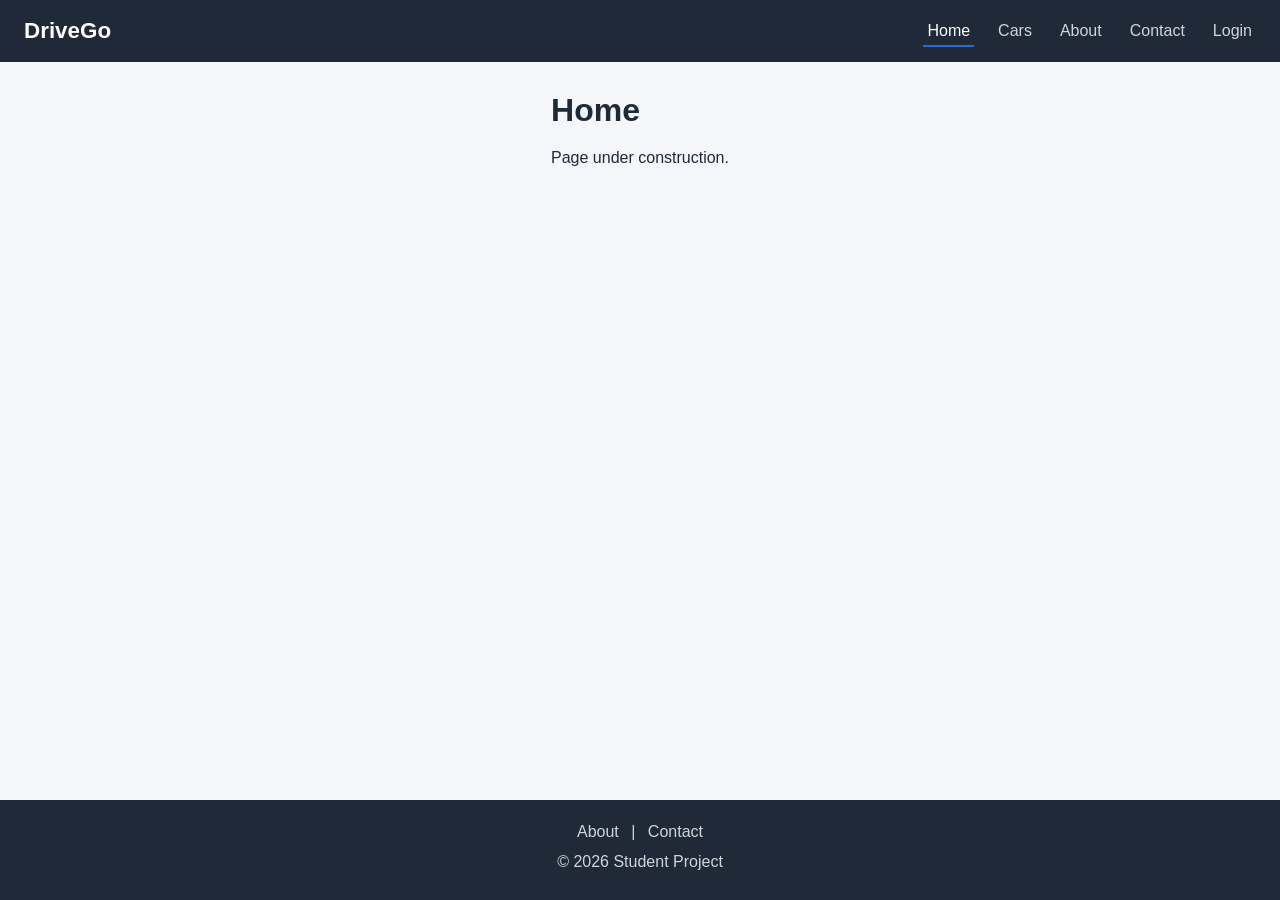
==== index.html @ 6354224c "Initial project structure, page templates and storage.js" ====
<!DOCTYPE html>
<html lang="en">
<head>
  <meta charset="UTF-8">
  <meta name="viewport" content="width=device-width, initial-scale=1.0">
  <title>Home | DriveGo</title>
  <link rel="stylesheet" href="css/style.css">
</head>
<body data-page="index">

  <header>
    <nav class="navbar">
      <a href="index.html" class="logo">DriveGo</a>
      <button class="menu-toggle" id="menuToggle" aria-label="Menu">&#9776;</button>
      <ul class="nav-links" id="navLinks">
        <li><a href="index.html" class="active">Home</a></li>
        <li><a href="cars.html">Cars</a></li>
        <li><a href="about.html">About</a></li>
        <li><a href="contact.html">Contact</a></li>
        <li data-auth="user"><a href="profile.html">Profile</a></li>
        <li data-auth="admin"><a href="admin.html">Admin</a></li>
        <li data-auth="guest"><a href="login.html">Login</a></li>
        <li data-auth="user"><a href="#" id="logoutBtn">Logout</a></li>
      </ul>
    </nav>
  </header>

  <main class="container">
    <!-- Содержимое <main> редактирует ТОЛЬКО владелец страницы -->
    <h1>Home</h1>
    <p>Page under construction.</p>
  </main>

  <footer class="footer">
    <p><a href="about.html">About</a> | <a href="contact.html">Contact</a></p>
    <p>&copy; 2026 Student Project</p>
  </footer>

  <script src="js/seed.js"></script>
  <script src="js/storage.js"></script>
  <script src="js/auth.js"></script>
  <script src="js/main.js"></script>
</body>
</html>
---- css/style.css ----
/* ===== Переменные ===== */
:root {
  --primary: #1e6fd9;
  --primary-dark: #1555a8;
  --dark: #1f2937;
  --light: #f4f6f9;
  --white: #ffffff;
  --gray: #6b7280;
  --border: #d1d5db;
  --danger: #dc3545;
  --success: #28a745;
  --warning: #f0ad4e;
  --radius: 8px;
  --shadow: 0 2px 8px rgba(0, 0, 0, 0.1);
}

/* ===== Сброс и база ===== */
* {
  box-sizing: border-box;
  margin: 0;
  padding: 0;
}

body {
  font-family: Arial, Helvetica, sans-serif;
  background: var(--light);
  color: var(--dark);
  line-height: 1.5;
  min-height: 100vh;
  display: flex;
  flex-direction: column;
}
main {
  flex: 1;
}
a {
  color: var(--primary);
  text-decoration: none;
}
img {
  max-width: 100%;
  display: block;
}
h1,
h2,
h3 {
  margin-bottom: 12px;
}
p {
  margin-bottom: 12px;
}

.container {
  max-width: 1100px;
  margin: 0 auto;
  padding: 24px 16px;
}

/* ===== Navbar ===== */
.navbar {
  display: flex;
  justify-content: space-between;
  align-items: center;
  background: var(--dark);
  padding: 14px 24px;
  position: relative;
}
.logo {
  color: var(--white);
  font-size: 1.4rem;
  font-weight: bold;
}
.nav-links {
  display: flex;
  gap: 20px;
  list-style: none;
  align-items: center;
}
.nav-links a {
  color: #d1d5db;
  padding: 6px 4px;
  border-bottom: 2px solid transparent;
  transition: color 0.2s, border-color 0.2s;
}
.nav-links a:hover {
  color: var(--white);
}
.nav-links a.active {
  color: var(--white);
  border-bottom-color: var(--primary);
}
.menu-toggle {
  display: none;
  background: none;
  border: none;
  color: var(--white);
  font-size: 1.6rem;
  cursor: pointer;
}

/* ===== Кнопки ===== */
.btn {
  display: inline-block;
  padding: 10px 20px;
  border: none;
  border-radius: var(--radius);
  cursor: pointer;
  font-size: 1rem;
  text-align: center;
  transition: background 0.2s, transform 0.2s;
}
.btn:hover {
  transform: translateY(-1px);
}
.btn-primary {
  background: var(--primary);
  color: var(--white);
}
.btn-primary:hover {
  background: var(--primary-dark);
}
.btn-secondary {
  background: #e5e7eb;
  color: var(--dark);
}
.btn-secondary:hover {
  background: var(--border);
}
.btn-danger {
  background: var(--danger);
  color: var(--white);
}
.btn-danger:hover {
  background: #b02a37;
}
.btn-block {
  display: block;
  width: 100%;
}

/* ===== Формы ===== */
.form-box {
  max-width: 420px;
  margin: 40px auto;
  background: var(--white);
  padding: 28px;
  border-radius: var(--radius);
  box-shadow: var(--shadow);
}
.form-box h1,
.form-box h2 {
  text-align: center;
}
.form-group {
  margin-bottom: 16px;
}
.form-group label {
  display: block;
  margin-bottom: 6px;
  font-weight: bold;
}
.form-input {
  width: 100%;
  padding: 10px;
  border: 1px solid var(--border);
  border-radius: var(--radius);
  font-size: 1rem;
  font-family: inherit;
}
.form-input:focus {
  outline: none;
  border-color: var(--primary);
}
.input-error {
  border-color: var(--danger);
}
.error {
  display: block;
  color: var(--danger);
  font-size: 0.85rem;
  margin-top: 4px;
}
.success {
  background: #d4edda;
  color: #155724;
  padding: 10px 14px;
  border-radius: var(--radius);
  margin-bottom: 12px;
}
.warning {
  background: #fff3cd;
  color: #856404;
  padding: 10px 14px;
  border-radius: var(--radius);
  margin-bottom: 12px;
}
.form-footer {
  text-align: center;
  margin-top: 16px;
}

/* ===== Hero и Features (Home) ===== */
.hero {
  background: linear-gradient(135deg, var(--primary), var(--dark));
  color: var(--white);
  text-align: center;
  padding: 80px 16px;
}
.hero h1 {
  font-size: 2.4rem;
}
.hero p {
  max-width: 600px;
  margin: 0 auto 20px;
}
.features {
  display: grid;
  grid-template-columns: repeat(auto-fit, minmax(220px, 1fr));
  gap: 20px;
  margin-top: 24px;
}
.feature-item {
  background: var(--white);
  padding: 24px;
  border-radius: var(--radius);
  box-shadow: var(--shadow);
  text-align: center;
}

/* ===== Карточки ===== */
.cards-grid {
  display: grid;
  grid-template-columns: repeat(auto-fill, minmax(250px, 1fr));
  gap: 20px;
}
.card {
  background: var(--white);
  border-radius: var(--radius);
  box-shadow: var(--shadow);
  overflow: hidden;
  transition: transform 0.2s, box-shadow 0.2s;
}
.card:hover {
  transform: translateY(-4px);
  box-shadow: 0 6px 16px rgba(0, 0, 0, 0.15);
}
.card img {
  width: 100%;
  height: 170px;
  object-fit: cover;
  background: #e5e7eb;
}
.card-body {
  padding: 16px;
}
.card-body h3 {
  margin-bottom: 6px;
}
.price {
  color: var(--primary);
  font-weight: bold;
}

/* ===== Таблицы ===== */
.table-wrapper {
  overflow-x: auto;
}
.table {
  width: 100%;
  border-collapse: collapse;
  background: var(--white);
  box-shadow: var(--shadow);
}
.table th,
.table td {
  padding: 10px 12px;
  text-align: left;
  border-bottom: 1px solid #e5e7eb;
}
.table th {
  background: var(--dark);
  color: var(--white);
}
.table tr:hover td {
  background: #f9fafb;
}

/* ===== Footer ===== */
.footer {
  background: var(--dark);
  color: #d1d5db;
  text-align: center;
  padding: 20px;
}
.footer p {
  margin-bottom: 6px;
}
.footer a {
  color: #d1d5db;
  margin: 0 8px;
}
.footer a:hover {
  color: var(--white);
}

/* ===== Адаптивность ===== */
@media (max-width: 768px) {
  .menu-toggle {
    display: block;
  }
  .nav-links {
    display: none;
    flex-direction: column;
    align-items: flex-start;
    gap: 12px;
    position: absolute;
    top: 100%;
    left: 0;
    right: 0;
    background: var(--dark);
    padding: 12px 24px 18px;
    z-index: 10;
  }
  .nav-links.open {
    display: flex;
  }
  .hero {
    padding: 50px 16px;
  }
  .hero h1 {
    font-size: 1.8rem;
  }
}

@media (max-width: 480px) {
  .container {
    padding: 16px 12px;
  }
  .form-box {
    margin: 16px auto;
    padding: 20px;
  }
  .table {
    font-size: 0.85rem;
  }
  .btn {
    width: 100%;
  }
}
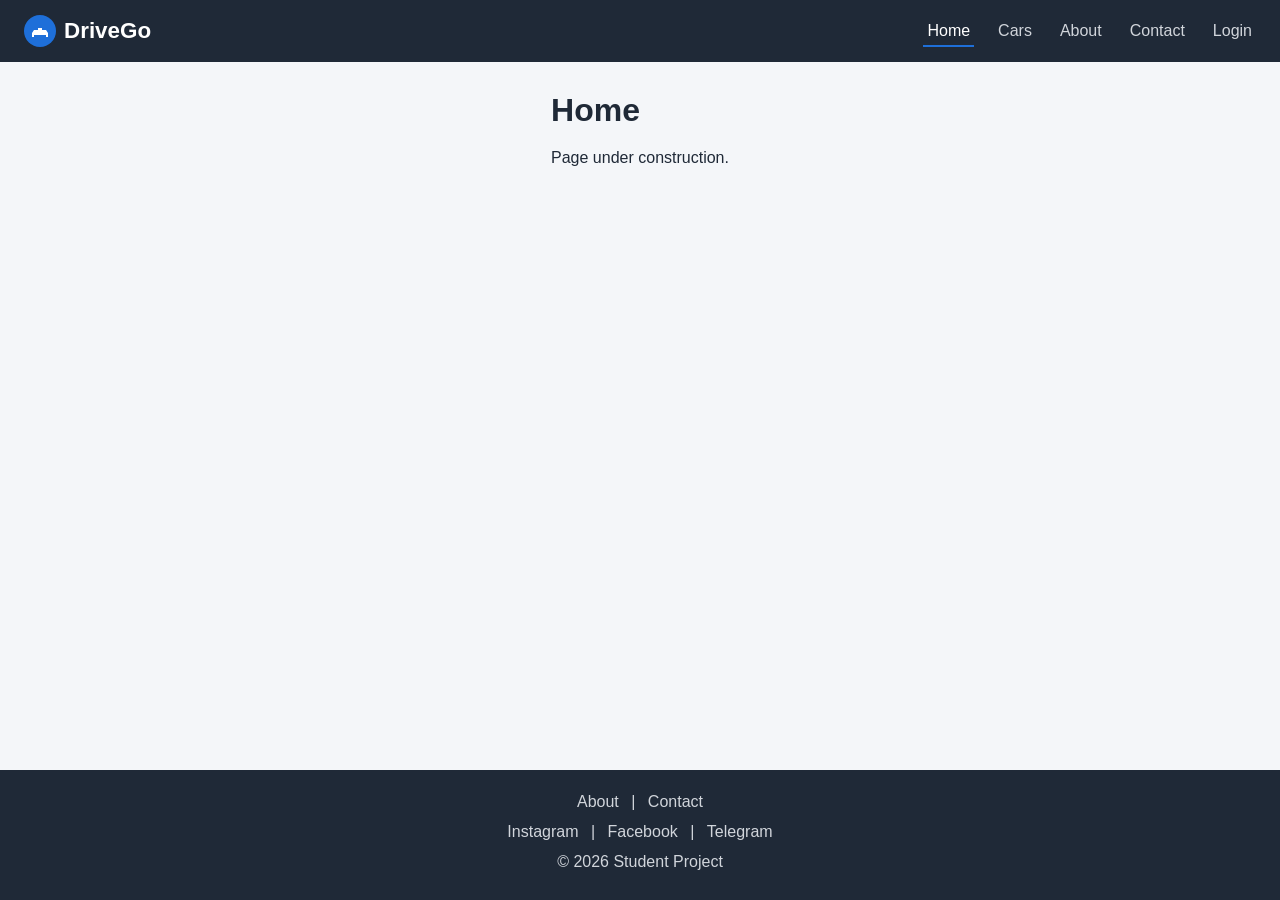
==== commit b4126e14: "Add site logo and favicon - Create images/logo.svg with blue car icon - Add logo image to navbar on " ====
--- a/index.html
+++ b/index.html
@@ -5,12 +5,13 @@
   <meta name="viewport" content="width=device-width, initial-scale=1.0">
   <title>Home | DriveGo</title>
   <link rel="stylesheet" href="css/style.css">
+  <link rel="icon" href="images/logo.svg">
 </head>
 <body data-page="index">
 
   <header>
     <nav class="navbar">
-      <a href="index.html" class="logo">DriveGo</a>
+      <a href="index.html" class="logo"><img src="images/logo.svg" class="logo-img" alt="">DriveGo</a>
       <button class="menu-toggle" id="menuToggle" aria-label="Menu">&#9776;</button>
       <ul class="nav-links" id="navLinks">
         <li><a href="index.html" class="active">Home</a></li>
@@ -33,6 +34,7 @@
 
   <footer class="footer">
     <p><a href="about.html">About</a> | <a href="contact.html">Contact</a></p>
+    <p><a href="https://instagram.com/" target="_blank" rel="noopener">Instagram</a> | <a href="https://facebook.com/" target="_blank" rel="noopener">Facebook</a> | <a href="https://t.me/" target="_blank" rel="noopener">Telegram</a></p>
     <p>&copy; 2026 Student Project</p>
   </footer>
 
--- a/css/style.css
+++ b/css/style.css
@@ -66,9 +66,16 @@
   position: relative;
 }
 .logo {
+  display: flex;
+  align-items: center;
+  gap: 8px;
   color: var(--white);
   font-size: 1.4rem;
   font-weight: bold;
+}
+.logo-img {
+  height: 32px;
+  width: auto;
 }
 .nav-links {
   display: flex;
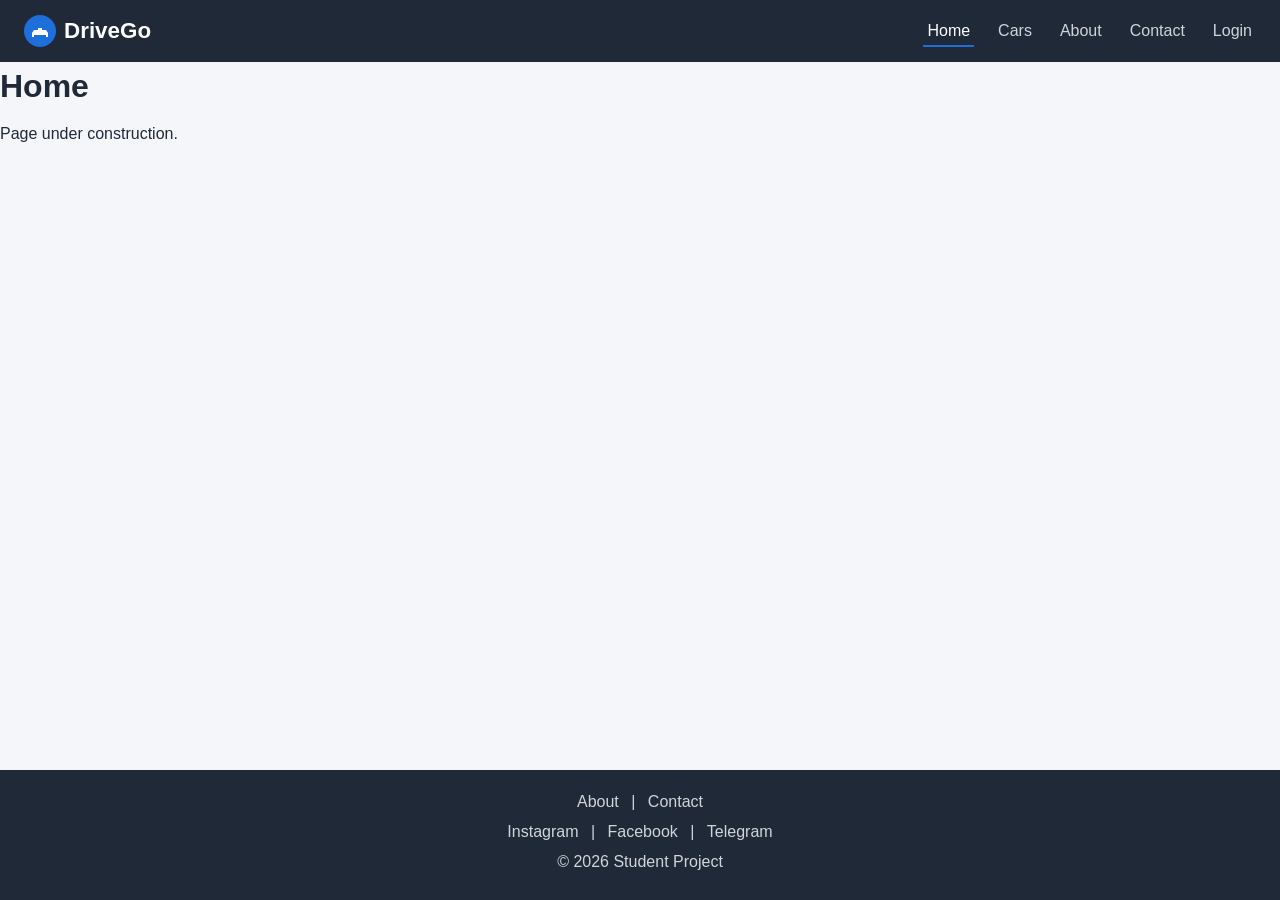
==== commit 296082bf: "Prepare main container for full-width hero on index - Remove container class from main element on in" ====
--- a/index.html
+++ b/index.html
@@ -26,7 +26,7 @@
     </nav>
   </header>
 
-  <main class="container">
+  <main>
     <!-- Содержимое <main> редактирует ТОЛЬКО владелец страницы -->
     <h1>Home</h1>
     <p>Page under construction.</p>
@@ -40,6 +40,7 @@
 
   <script src="js/seed.js"></script>
   <script src="js/storage.js"></script>
+  <script src="js/validation.js"></script>
   <script src="js/auth.js"></script>
   <script src="js/main.js"></script>
 </body>
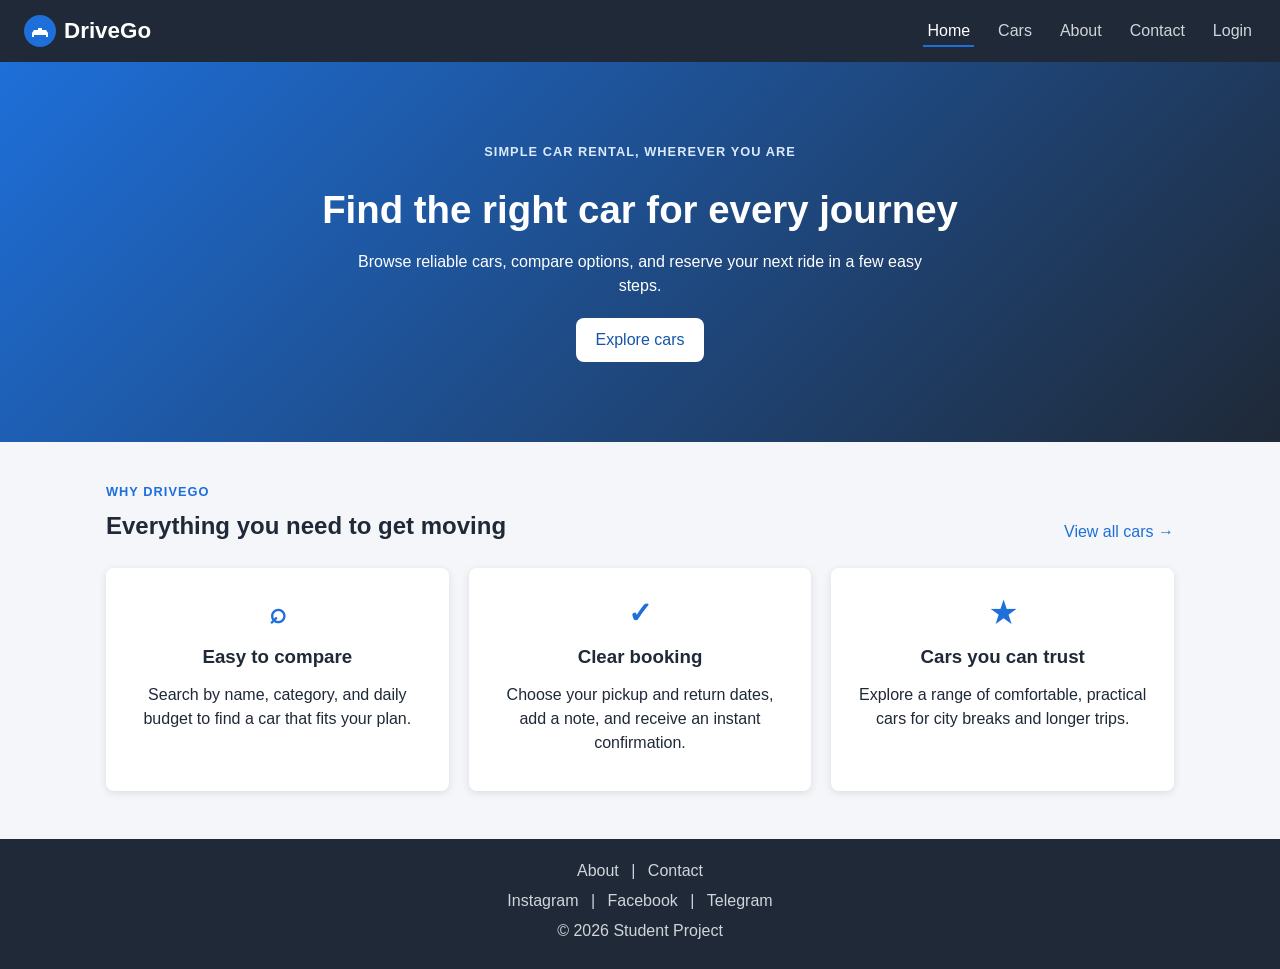
==== commit 0e717a77: "Add catalog and booking flow" ====
--- a/index.html
+++ b/index.html
@@ -5,6 +5,7 @@
   <meta name="viewport" content="width=device-width, initial-scale=1.0">
   <title>Home | DriveGo</title>
   <link rel="stylesheet" href="css/style.css">
+  <link rel="stylesheet" href="css/catalog.css">
   <link rel="icon" href="images/logo.svg">
 </head>
 <body data-page="index">
@@ -27,9 +28,40 @@
   </header>
 
   <main>
-    <!-- Содержимое <main> редактирует ТОЛЬКО владелец страницы -->
-    <h1>Home</h1>
-    <p>Page under construction.</p>
+    <section class="hero">
+      <p class="hero-kicker">Simple car rental, wherever you are</p>
+      <h1>Find the right car for every journey</h1>
+      <p>Browse reliable cars, compare options, and reserve your next ride in a few easy steps.</p>
+      <a class="btn btn-primary" href="cars.html">Explore cars</a>
+    </section>
+
+    <section class="container home-content">
+      <div id="welcomeMessage" class="welcome-message" hidden></div>
+      <div class="section-heading">
+        <div>
+          <p class="eyebrow">Why DriveGo</p>
+          <h2>Everything you need to get moving</h2>
+        </div>
+        <a href="cars.html">View all cars →</a>
+      </div>
+      <div class="features">
+        <article class="feature-item">
+          <span class="feature-icon">⌕</span>
+          <h3>Easy to compare</h3>
+          <p>Search by name, category, and daily budget to find a car that fits your plan.</p>
+        </article>
+        <article class="feature-item">
+          <span class="feature-icon">✓</span>
+          <h3>Clear booking</h3>
+          <p>Choose your pickup and return dates, add a note, and receive an instant confirmation.</p>
+        </article>
+        <article class="feature-item">
+          <span class="feature-icon">★</span>
+          <h3>Cars you can trust</h3>
+          <p>Explore a range of comfortable, practical cars for city breaks and longer trips.</p>
+        </article>
+      </div>
+    </section>
   </main>
 
   <footer class="footer">
--- a/css/style.css
+++ b/css/style.css
@@ -311,7 +311,7 @@
 }
 
 /* ===== Адаптивность ===== */
-@media (max-width: 768px) {
+@media (max-width: 900px) {
   .menu-toggle {
     display: block;
   }
@@ -350,7 +350,8 @@
   .table {
     font-size: 0.85rem;
   }
-  .btn {
+  .form-box .btn,
+  .hero .btn {
     width: 100%;
   }
 }
--- a/css/catalog.css
+++ b/css/catalog.css
@@ -0,0 +1,68 @@
+/* Catalog and booking pages */
+.hero-kicker,
+.eyebrow {
+  color: var(--primary);
+  font-size: 0.8rem;
+  font-weight: bold;
+  letter-spacing: 0.08em;
+  margin-bottom: 6px;
+  text-transform: uppercase;
+}
+
+.hero .hero-kicker { color: #dbeafe; }
+.hero .btn { background: var(--white); color: var(--primary-dark); }
+.hero .btn:hover { background: #eff6ff; }
+.home-content { padding-top: 40px; padding-bottom: 48px; }
+.section-heading { align-items: end; display: flex; justify-content: space-between; gap: 20px; margin-bottom: 20px; }
+.section-heading h2 { margin-bottom: 0; }
+.feature-icon { color: var(--primary); display: block; font-size: 1.8rem; font-weight: bold; margin-bottom: 8px; }
+.welcome-message { background: #dbeafe; border-left: 4px solid var(--primary); border-radius: var(--radius); margin-bottom: 28px; padding: 12px 16px; }
+
+.page-intro { margin: 10px 0 24px; max-width: 650px; }
+.page-intro h1 { font-size: 2rem; }
+.filter-bar { align-items: end; background: var(--white); border-radius: var(--radius); box-shadow: var(--shadow); display: flex; flex-wrap: wrap; gap: 12px; margin-bottom: 16px; padding: 16px; }
+.filter-bar > div { flex: 1 1 160px; }
+.filter-bar .filter-search { flex-basis: 250px; }
+.filter-bar .btn { min-height: 42px; }
+.results-count { color: var(--gray); margin-bottom: 16px; }
+.card-meta { color: var(--gray); font-size: 0.93rem; margin-bottom: 12px; }
+.rating { color: #d97706; font-weight: bold; }
+.card-actions { align-items: center; display: flex; gap: 12px; justify-content: space-between; }
+.empty-state, .info-panel { background: var(--white); border-radius: var(--radius); box-shadow: var(--shadow); margin: 36px auto; max-width: 680px; padding: 32px; text-align: center; }
+.empty-state p, .info-panel p { color: var(--gray); }
+
+.details-layout { align-items: start; display: grid; gap: 28px; grid-template-columns: minmax(0, 1.1fr) minmax(280px, 0.9fr); padding: 20px 0; }
+.details-image { background: #e5e7eb; border-radius: var(--radius); box-shadow: var(--shadow); height: 360px; object-fit: cover; width: 100%; }
+.details-content { background: var(--white); border-radius: var(--radius); box-shadow: var(--shadow); padding: 28px; }
+.details-content h1 { font-size: 2rem; }
+.details-category { color: var(--gray); font-weight: bold; margin-bottom: 14px; }
+.features-list { list-style: none; margin: 18px 0 24px; }
+.features-list li { border-bottom: 1px solid #eef0f3; padding: 8px 0; }
+.features-list li::before { color: var(--success); content: "✓"; font-weight: bold; margin-right: 9px; }
+.details-price { font-size: 1.2rem; margin: 18px 0; }
+
+.booking-layout { display: grid; gap: 24px; grid-template-columns: minmax(220px, 0.8fr) minmax(300px, 1.2fr); margin: 22px 0; }
+.booking-summary { align-self: start; background: var(--white); border-radius: var(--radius); box-shadow: var(--shadow); padding: 24px; }
+.booking-summary img { border-radius: 6px; height: 160px; margin-bottom: 16px; object-fit: cover; width: 100%; }
+.booking-form { margin: 0; max-width: none; }
+.total-estimate { background: #eff6ff; border-radius: var(--radius); color: var(--primary-dark); font-weight: bold; margin: 4px 0 16px; padding: 10px 12px; }
+.confirmation-card { background: var(--white); border-radius: var(--radius); box-shadow: var(--shadow); margin: 36px auto; max-width: 600px; padding: 32px; text-align: center; }
+.confirmation-card .success { font-size: 1.1rem; font-weight: bold; }
+.booking-id { color: var(--primary); font-size: 1.6rem; font-weight: bold; margin: 18px 0; }
+.booking-details { margin: 0 auto 24px; max-width: 380px; text-align: left; }
+.booking-details div { border-bottom: 1px solid #e5e7eb; display: flex; justify-content: space-between; gap: 16px; padding: 10px 0; }
+.booking-details span { color: var(--gray); }
+.status-badge { background: #fff3cd; border-radius: 999px; color: #856404; display: inline-block; font-size: 0.85rem; font-weight: bold; padding: 3px 10px; }
+.sr-only { height: 1px; margin: -1px; overflow: hidden; padding: 0; position: absolute; width: 1px; clip: rect(0, 0, 0, 0); white-space: nowrap; }
+
+@media (max-width: 768px) {
+  .details-layout, .booking-layout { grid-template-columns: 1fr; }
+  .details-image { height: 280px; }
+}
+
+@media (max-width: 480px) {
+  .section-heading, .card-actions { align-items: stretch; flex-direction: column; }
+  .card-actions .btn { width: 100%; }
+  .filter-bar .btn { width: 100%; }
+  .details-content, .confirmation-card { padding: 22px; }
+}
